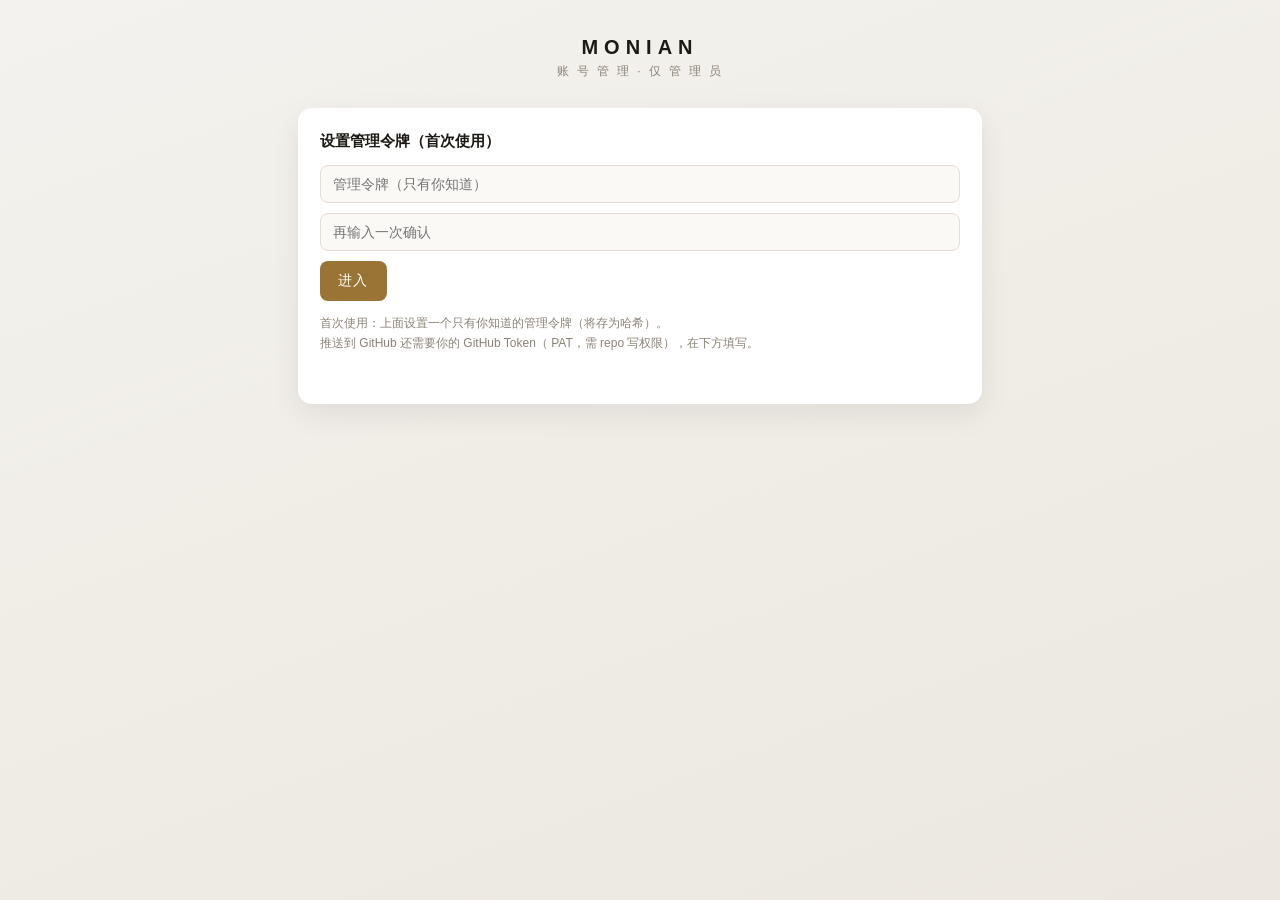
==== admin.html @ 0382fa6b "feat: 管理端有效期改为永久/30/60/90/自定义天数，列表新增到期日列，适配移动端" ====
<!DOCTYPE html>
<html lang="zh-CN">
<head>
<meta charset="UTF-8">
<meta name="viewport" content="width=device-width, initial-scale=1, viewport-fit=cover">
<meta name="robots" content="noindex,nofollow">
<title>Monian · 账号管理</title>
<style>
  :root{--bg:#f4f2ee;--card:#fff;--ink:#1d1a15;--sub:#8b8275;--line:#e4ddd0;--accent:#9a7434;}
  *{box-sizing:border-box;font-family:"PingFang SC","Microsoft YaHei",sans-serif;}
  body{margin:0;background:linear-gradient(160deg,var(--bg),#ece8df);min-height:100vh;color:var(--ink);}
  .wrap{max-width:720px;margin:0 auto;padding:36px 18px 60px;}
  h1{font-size:20px;letter-spacing:.3em;margin:0 0 4px;text-align:center;}
  .sub{text-align:center;font-size:12px;color:var(--sub);letter-spacing:.2em;margin-bottom:28px;}
  .card{background:var(--card);border-radius:14px;padding:24px 22px;box-shadow:0 10px 30px rgba(29,26,21,.08);margin-bottom:18px;}
  .card h2{font-size:15px;margin:0 0 14px;font-weight:600;}
  input,button{font-size:14px;}
  input{border:1px solid var(--line);border-radius:8px;padding:10px 12px;background:#faf9f6;color:var(--ink);}
  input:focus{outline:none;border-color:var(--accent);}
  .frow{display:flex;gap:10px;flex-wrap:wrap;margin-bottom:10px;}
  .frow input{flex:1;min-width:120px;}
  button.b{border:none;border-radius:8px;padding:11px 18px;background:var(--accent);color:#fff;cursor:pointer;letter-spacing:.1em;}
  button.b:disabled{opacity:.5;cursor:default;}
  button.ghost{border:1px solid var(--line);background:#fff;color:var(--sub);border-radius:8px;padding:9px 14px;cursor:pointer;}
  .msg{min-height:18px;font-size:12px;margin-top:8px;color:#b4433a;white-space:pre-wrap;}
  .msg.ok{color:#4a7c46;}
  table{width:100%;border-collapse:collapse;font-size:13px;}
  th,td{text-align:left;padding:9px 8px;border-bottom:1px solid var(--line);}
  th{color:var(--sub);font-weight:500;font-size:12px;}
  td .mini{border:none;background:none;color:var(--accent);cursor:pointer;font-size:12px;text-decoration:underline;padding:0;margin-right:10px;}
  td .mini.del{color:#b4433a;}
  .exp-old{color:#b4433a;}
  .hint{font-size:12px;color:var(--sub);line-height:1.7;}
  .hide{display:none;}
  label.ck{display:flex;align-items:center;gap:6px;font-size:12px;color:var(--sub);}
  label.ck input{width:auto;}
  select{border:1px solid var(--line);border-radius:8px;padding:10px 12px;background:#faf9f6;color:var(--ink);font-size:14px;}
  select:focus{outline:none;border-color:var(--accent);}
  .exp-preview{font-size:12px;color:var(--accent);margin-top:2px;}
  /* 改期小面板 */
  #expDlg{position:fixed;inset:0;z-index:50;background:rgba(29,26,21,.35);display:flex;align-items:center;justify-content:center;padding:16px;}
  #expDlg.hide{display:none;}
  #expDlg .box{background:#fff;border-radius:14px;padding:22px;width:min(340px,92vw);box-shadow:0 16px 44px rgba(29,26,21,.2);}
  #expDlg h3{margin:0 0 14px;font-size:15px;}
  #expDlg .frow{margin-bottom:12px;}
  /* 移动端：表格变卡片 */
  @media (max-width:640px){
    .wrap{padding:24px 12px 48px;}
    .card{padding:18px 14px;}
    table,thead,tbody,tr,td,th{display:block;width:100%;}
    thead{display:none;}
    tr{border:1px solid var(--line);border-radius:10px;padding:10px 12px;margin-bottom:10px;background:#fcfbf8;}
    td{border:none;padding:4px 0;display:flex;justify-content:space-between;align-items:center;gap:10px;}
    td::before{content:attr(data-l);color:var(--sub);font-size:12px;flex-shrink:0;}
    td.td-actions{flex-wrap:wrap;justify-content:flex-start;}
    td.td-actions::before{content:'操作';margin-right:4px;}
    td.td-actions .mini{margin:2px 8px 2px 0;}
    .frow input,.frow select{flex:1 1 100%;}
  }
</style>
</head>
<body>
<div class="wrap">
  <h1>MONIAN</h1>
  <div class="sub">账 号 管 理 · 仅 管 理 员</div>

  <!-- ① 管理令牌 -->
  <div class="card" id="tokenCard">
    <h2 id="tokenTitle">输入管理令牌</h2>
    <div class="frow"><input id="tk" type="password" placeholder="管理令牌（只有你知道）"></div>
    <div class="frow hide" id="tkConfirmRow"><input id="tk2" type="password" placeholder="再输入一次确认"></div>
    <button class="b" id="tkBtn">进入</button>
    <div class="hint hide" id="firstHint" style="margin-top:12px">
      首次使用：上面设置一个只有你知道的管理令牌（将存为哈希）。<br>
      推送到 GitHub 还需要你的 GitHub Token（ PAT，需 repo 写权限），在下方填写。
    </div>
    <div class="msg" id="tkMsg"></div>
  </div>

  <!-- ② GitHub Token -->
  <div class="card hide" id="patCard">
    <h2>GitHub 推送凭证</h2>
    <div class="frow"><input id="pat" type="password" placeholder="GitHub Personal Access Token（repo 权限）"></div>
    <div class="frow" style="align-items:center">
      <label class="ck"><input type="checkbox" id="patRemember" checked> 在本机记住（仅存此浏览器）</label>
      <button class="b" id="patBtn" style="margin-left:auto">确认</button>
    </div>
    <div class="hint">Token 只保存在你自己的浏览器里，不会写进仓库。创建入口：GitHub → Settings → Developer settings → Personal access tokens。</div>
    <div class="msg" id="patMsg"></div>
  </div>

  <!-- ③ 账号管理 -->
  <div class="hide" id="mgr">
    <div class="card">
      <h2>账号列表</h2>
      <table>
        <thead><tr><th>账号</th><th>备注</th><th>有效期</th><th>到期日</th><th>操作</th></tr></thead>
        <tbody id="tbody"></tbody>
      </table>
      <p class="hint" id="count" style="margin:10px 0 0"></p>
    </div>
    <div class="card">
      <h2>添加账号</h2>
      <div class="frow"><input id="nu" placeholder="账号（登录用）"></div>
      <div class="frow"><input id="np" type="password" placeholder="密码"></div>
      <div class="frow"><input id="nn" placeholder="备注（如：张师傅）"></div>
      <div class="frow">
        <select id="neSel" style="flex:1;min-width:140px">
          <option value="0">永久有效</option>
          <option value="30">30 天</option>
          <option value="60">60 天</option>
          <option value="90">90 天</option>
          <option value="custom">自定义天数…</option>
        </select>
        <input id="neDays" type="number" min="1" placeholder="天数" class="hide" style="flex:1;min-width:100px">
      </div>
      <div class="exp-preview" id="nePrev"></div>
      <div style="margin-top:12px">
        <button class="b" id="addBtn">添加</button>
        <span style="margin-left:10px;font-size:12px;color:var(--sub)">密码只存哈希，添加后不可查看原文</span>
      </div>
      <div class="msg" id="addMsg"></div>
    </div>
    <div class="card">
      <button class="b" id="pushBtn">推送到 GitHub</button>
      <button class="ghost" id="reloadBtn" style="margin-left:10px">重新读取</button>
      <button class="ghost" id="exitBtn" style="margin-left:10px">退出</button>
      <div class="msg" id="pushMsg"></div>
    </div>
    <p class="hint" style="text-align:center">改动需点击「推送到 GitHub」才会生效；推送成功后约 1 分钟线上更新。</p>
  </div>
</div>

<!-- 改期小面板 -->
<div id="expDlg" class="hide">
  <div class="box">
    <h3>修改有效期 · <span id="dlgName"></span></h3>
    <div class="frow">
      <select id="dlgSel" style="flex:1">
        <option value="0">永久有效</option>
        <option value="30">30 天</option>
        <option value="60">60 天</option>
        <option value="90">90 天</option>
        <option value="custom">自定义天数…</option>
      </select>
    </div>
    <div class="frow"><input id="dlgDays" type="number" min="1" placeholder="天数" class="hide"></div>
    <div class="exp-preview" id="dlgPrev"></div>
    <div class="frow" style="margin-top:16px;justify-content:flex-end">
      <button class="ghost" id="dlgCancel">取消</button>
      <button class="b" id="dlgOk" style="margin-left:10px">确定</button>
    </div>
  </div>
</div>

<script>
(function () {
  'use strict';
  const REPO = 'Mlinkr/Monian-Preview';
  const BRANCH = 'master';
  const PATH = 'assets/data/accounts.json';
  const API = 'https://api.github.com';
  const $ = (s) => document.querySelector(s);

  const state = { data: null, adminHash: null, pat: '' };

  async function sha(text) {
    const buf = await crypto.subtle.digest('SHA-256', new TextEncoder().encode(text));
    return Array.from(new Uint8Array(buf)).map((b) => b.toString(16).padStart(2, '0')).join('');
  }
  async function loadAccounts() {
    const r = await fetch(PATH + '?t=' + Date.now(), { cache: 'no-store' });
    if (!r.ok) throw new Error('账号表读取失败 ' + r.status);
    return r.json();
  }
  async function ghGetSha() {
    const r = await fetch(`${API}/repos/${REPO}/contents/${PATH}?ref=${BRANCH}`, {
      headers: { Authorization: 'Bearer ' + state.pat, Accept: 'application/vnd.github+json' },
    });
    if (!r.ok) throw new Error('读取 GitHub 文件失败 ' + r.status + '（检查 Token 权限）');
    const j = await r.json();
    return j.sha;
  }
  async function ghCommit(text, message) {
    const sha = await ghGetSha();
    const r = await fetch(`${API}/repos/${REPO}/contents/${PATH}`, {
      method: 'PUT',
      headers: { Authorization: 'Bearer ' + state.pat, Accept: 'application/vnd.github+json' },
      body: JSON.stringify({
        message, sha, branch: BRANCH,
        content: btoa(unescape(encodeURIComponent(text))),
      }),
    });
    if (!r.ok) {
      const t = await r.text();
      throw new Error('推送失败 ' + r.status + ' ' + t.slice(0, 160));
    }
  }
  function buildJson() {
    return JSON.stringify({ admin: state.data.admin, users: state.data.users }, null, 2) + '\n';
  }
  function todayStr() {
    const d = new Date();
    return `${d.getFullYear()}-${String(d.getMonth() + 1).padStart(2, '0')}-${String(d.getDate()).padStart(2, '0')}`;
  }
  /* 今天 + days 天 → YYYY-MM-DD（days=0 表示永久，返回空串） */
  function expireFromDays(days) {
    if (!days || days <= 0) return '';
    const d = new Date();
    d.setDate(d.getDate() + days);
    return `${d.getFullYear()}-${String(d.getMonth() + 1).padStart(2, '0')}-${String(d.getDate()).padStart(2, '0')}`;
  }
  /* 由到期日反推显示用的「有效期」描述 */
  function expLabel(u) {
    if (!u.expire) return '永久';
    const days = Math.round((new Date(u.expire + 'T23:59:59') - new Date(todayStr() + 'T00:00:00')) / 864e5);
    if (days > 0) return days + ' 天';
    return '已到期';
  }

  /* ---------- 改期小面板 ---------- */
  let expTarget = -1;
  function openExpDlg(i) {
    expTarget = i;
    const u = state.data.users[i];
    $('#dlgName').textContent = u.u;
    // 根据剩余天数预选
    const days = Math.round((new Date(u.expire + 'T23:59:59') - new Date(todayStr() + 'T00:00:00')) / 864e5);
    const sel = $('#dlgSel');
    if (!u.expire) sel.value = '0';
    else if (days === 30 || days === 60 || days === 90) sel.value = String(days);
    else sel.value = 'custom';
    $('#dlgDays').value = (sel.value === 'custom' && days > 0) ? days : '';
    syncDlgPrev();
    show('#expDlg', true);
  }
  function dlgExpire() {
    const v = $('#dlgSel').value;
    if (v === 'custom') {
      const n = Math.floor(+$('#dlgDays').value || 0);
      return n > 0 ? expireFromDays(n) : '';
    }
    return expireFromDays(+v);
  }
  function syncDlgPrev() {
    const e = dlgExpire();
    $('#dlgPrev').textContent = e ? '到期日：' + e : '永久有效';
  }

  /* ---------- 渲染 ---------- */
  function render() {
    const tb = $('#tbody'); tb.innerHTML = '';
    const today = todayStr();
    (state.data.users || []).forEach((u, i) => {
      const tr = document.createElement('tr');
      const old = u.expire && u.expire < today;
      tr.innerHTML = `
        <td data-l="账号">${u.u}</td>
        <td data-l="备注">${u.note || '—'}</td>
        <td data-l="有效期" class="${old ? 'exp-old' : ''}">${expLabel(u)}${old ? '' : ''}</td>
        <td data-l="到期日" class="${old ? 'exp-old' : ''}">${u.expire || '永久'}${old ? '（已过期）' : ''}</td>
        <td class="td-actions">
          <button class="mini" data-act="pwd" data-i="${i}">改密</button>
          <button class="mini" data-act="exp" data-i="${i}">改期</button>
          <button class="mini" data-act="note" data-i="${i}">改备注</button>
          <button class="mini del" data-act="del" data-i="${i}">删除</button>
        </td>`;
      tb.appendChild(tr);
    });
    $('#count').textContent = `共 ${(state.data.users || []).length} 个账号（改动后需点「推送到 GitHub」）`;
  }
  function show(id, on) { $(id).classList.toggle('hide', !on); }

  /* ---------- ① 令牌 ---------- */
  async function tokenStep() {
    const tk = $('#tk').value.trim();
    if (!tk) { $('#tkMsg').textContent = '请输入令牌'; return; }
    const first = !state.data.admin;
    if (first) {
      if ($('#tk2').value.trim() !== tk) { $('#tkMsg').textContent = '两次输入不一致'; return; }
      state.data.admin = { p: await sha('__admin__:' + tk) };
      show('#patCard', true);
      $('#tkMsg').className = 'msg ok';
      $('#tkMsg').textContent = '令牌已就绪，还需填写 GitHub Token 完成首次保存';
      $('#pat').focus();
      return;
    }
    const h = await sha('__admin__:' + tk);
    if (h !== state.data.admin.p) { $('#tkMsg').textContent = '令牌不正确'; return; }
    $('#tkMsg').className = 'msg ok';
    $('#tkMsg').textContent = '令牌正确';
    // 已记住 PAT 则直接进
    const saved = localStorage.getItem('mnPat');
    if (saved) { state.pat = saved; enterMgr(); }
    else show('#patCard', true);
  }

  /* ---------- ② PAT ---------- */
  function patStep() {
    const p = $('#pat').value.trim();
    if (!p) { $('#patMsg').textContent = '请填写 GitHub Token'; return; }
    state.pat = p;
    if ($('#patRemember').checked) localStorage.setItem('mnPat', p);
    else localStorage.removeItem('mnPat');
    $('#patMsg').className = 'msg ok';
    $('#patMsg').textContent = '已确认';
    enterMgr();
  }

  function enterMgr() {
    show('#tokenCard', false);
    show('#patCard', false);
    show('#mgr', true);
    render();
  }

  /* ---------- ③ 管理 ---------- */
  async function push() {
    const btn = $('#pushBtn');
    btn.disabled = true;
    $('#pushMsg').className = 'msg';
    $('#pushMsg').textContent = '正在推送…';
    try {
      await ghCommit(buildJson(), 'chore: 更新账号表 (' + new Date().toLocaleString('zh-CN') + ')');
      $('#pushMsg').className = 'msg ok';
      $('#pushMsg').textContent = '推送成功，约 1 分钟后线上生效';
    } catch (e) {
      $('#pushMsg').textContent = e.message;
    }
    btn.disabled = false;
  }

  function bind() {
    $('#tkBtn').addEventListener('click', tokenStep);
    $('#tk').addEventListener('keydown', (e) => { if (e.key === 'Enter') tokenStep(); });
    $('#patBtn').addEventListener('click', patStep);
    $('#pat').addEventListener('keydown', (e) => { if (e.key === 'Enter') patStep(); });
    $('#pushBtn').addEventListener('click', push);
    $('#reloadBtn').addEventListener('click', async () => {
      state.data = await loadAccounts(); render();
      $('#pushMsg').className = 'msg ok'; $('#pushMsg').textContent = '已重新读取';
    });
    $('#exitBtn').addEventListener('click', () => location.reload());

    $('#addBtn').addEventListener('click', async () => {
      const u = $('#nu').value.trim(), p = $('#np').value;
      const note = $('#nn').value.trim();
      const expire = ($('#neSel').value === 'custom')
        ? expireFromDays(Math.floor(+$('#neDays').value || 0))
        : expireFromDays(+$('#neSel').value);
      const msg = $('#addMsg');
      if (!u || !p) { msg.textContent = '账号和密码都要填'; return; }
      if ($('#neSel').value === 'custom' && !(+$('#neDays').value > 0)) { msg.textContent = '自定义天数需填大于 0 的数字'; return; }
      if ((state.data.users || []).some((x) => x.u === u)) { msg.textContent = '该账号已存在'; return; }
      state.data.users = state.data.users || [];
      state.data.users.push({ u, p: await sha(`${u}:${p}`), note, expire });
      render();
      msg.className = 'msg ok';
      msg.textContent = '已加入列表，记得点「推送到 GitHub」';
      ['nu', 'np', 'nn'].forEach((id) => { $('#' + id).value = ''; });
      $('#neSel').value = '0'; $('#neDays').value = ''; syncAddPrev();
    });

    // 添加表单：有效期选择联动
    const syncAddPrev = () => {
      const custom = $('#neSel').value === 'custom';
      $('#neDays').classList.toggle('hide', !custom);
      if (custom) { $('#neDays').focus(); }
      const e = ($('#neSel').value === 'custom')
        ? expireFromDays(Math.floor(+$('#neDays').value || 0))
        : expireFromDays(+$('#neSel').value);
      $('#nePrev').textContent = e ? '到期日：' + e : '不设到期日';
    };
    $('#neSel').addEventListener('change', syncAddPrev);
    $('#neDays').addEventListener('input', syncAddPrev);
    syncAddPrev();

    // 改期面板
    $('#dlgSel').addEventListener('change', () => {
      $('#dlgDays').classList.toggle('hide', $('#dlgSel').value !== 'custom');
      syncDlgPrev();
    });
    $('#dlgDays').addEventListener('input', syncDlgPrev);
    $('#dlgCancel').addEventListener('click', () => show('#expDlg', false));
    $('#dlgOk').addEventListener('click', () => {
      if (expTarget >= 0 && state.data.users[expTarget]) {
        state.data.users[expTarget].expire = dlgExpire();
        render();
      }
      show('#expDlg', false);
    });

    $('#tbody').addEventListener('click', async (e) => {
      const b = e.target.closest('.mini');
      if (!b) return;
      const i = +b.dataset.i;
      const u = state.data.users[i];
      const act = b.dataset.act;
      if (act === 'del') {
        if (confirm('删除账号 ' + u.u + '？')) { state.data.users.splice(i, 1); render(); }
      } else if (act === 'pwd') {
        const np = prompt('为 ' + u.u + ' 设置新密码：');
        if (np) { u.p = await sha(`${u.u}:${np}`); render(); }
      } else if (act === 'exp') {
        openExpDlg(i);
      } else if (act === 'note') {
        const nn = prompt('备注：', u.note || '');
        if (nn != null) { u.note = nn; render(); }
      }
    });
  }

  (async function boot() {
    bind();
    try {
      state.data = await loadAccounts();
    } catch (e) {
      $('#tkMsg').textContent = '账号表读取失败：' + e.message;
      return;
    }
    const first = !state.data.admin;
    $('#tokenTitle').textContent = first ? '设置管理令牌（首次使用）' : '输入管理令牌';
    show('#firstHint', first);
    show('#tkConfirmRow', first);
  })();
})();
</script>
</body>
</html>
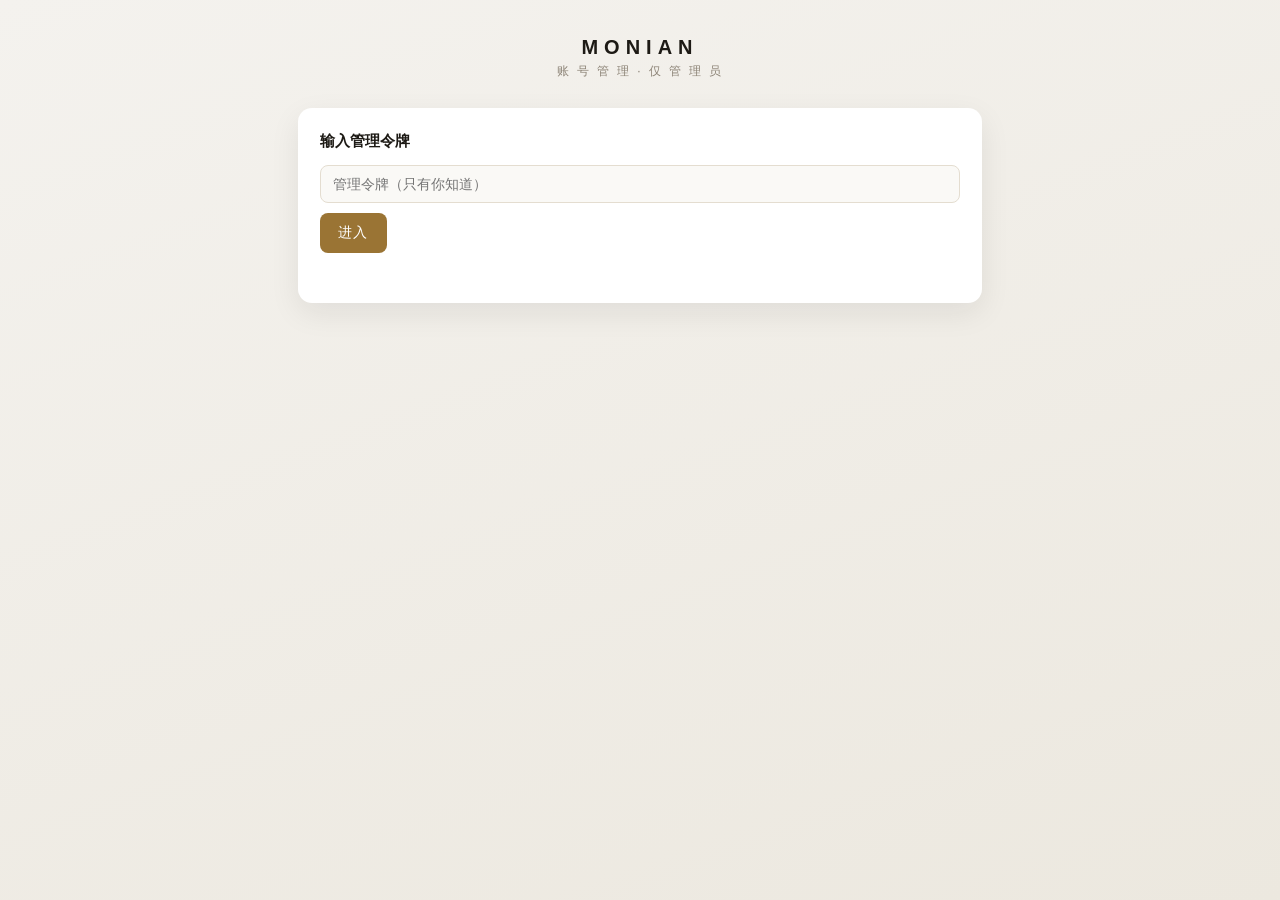
==== commit 79d597d3: "fix: Token 拼接混淆绕过 GitHub 密钥扫描" ====
--- a/admin.html
+++ b/admin.html
@@ -40,23 +40,50 @@
   /* 改期小面板 */
   #expDlg{position:fixed;inset:0;z-index:50;background:rgba(29,26,21,.35);display:flex;align-items:center;justify-content:center;padding:16px;}
   #expDlg.hide{display:none;}
+  #devDlg{position:fixed;inset:0;z-index:50;background:rgba(29,26,21,.35);display:flex;align-items:center;justify-content:center;padding:16px;}
+  #devDlg.hide{display:none;}
+  .devrow{border:1px solid var(--line);border-radius:10px;padding:10px 12px;margin-bottom:8px;background:#fcfbf8;}
+  .devrow .dv1{font-weight:600;font-size:13px;display:flex;justify-content:space-between;}
+  .devrow .dv1 .cnt{color:var(--sub);font-weight:400;}
+  .devrow .cnt.hot{color:#b4433a;}
+  .devrow .dv2{font-size:12px;color:var(--sub);margin-top:3px;}
+  .devwarn{color:#b4433a;font-size:12px;margin:4px 0 8px;}
   #expDlg .box{background:#fff;border-radius:14px;padding:22px;width:min(340px,92vw);box-shadow:0 16px 44px rgba(29,26,21,.2);}
   #expDlg h3{margin:0 0 14px;font-size:15px;}
   #expDlg .frow{margin-bottom:12px;}
-  /* 移动端：表格变卡片 */
+  /* 移动端：表格变折叠卡片 */
   @media (max-width:640px){
     .wrap{padding:24px 12px 48px;}
     .card{padding:18px 14px;}
-    table,thead,tbody,tr,td,th{display:block;width:100%;}
-    thead{display:none;}
-    tr{border:1px solid var(--line);border-radius:10px;padding:10px 12px;margin-bottom:10px;background:#fcfbf8;}
-    td{border:none;padding:4px 0;display:flex;justify-content:space-between;align-items:center;gap:10px;}
-    td::before{content:attr(data-l);color:var(--sub);font-size:12px;flex-shrink:0;}
-    td.td-actions{flex-wrap:wrap;justify-content:flex-start;}
-    td.td-actions::before{content:'操作';margin-right:4px;}
-    td.td-actions .mini{margin:2px 8px 2px 0;}
+    #listTable thead{display:none;}
+    #listTable,#listTable tbody{display:block;width:100%;}
+    #listTable{display:none;}               /* 移动端用卡片，不用表格 */
+    #mList{display:block;}
+    .mcard{border:1px solid var(--line);border-radius:10px;margin-bottom:10px;background:#fcfbf8;overflow:hidden;}
+    .mhead{display:flex;justify-content:space-between;align-items:center;padding:12px 14px;cursor:pointer;gap:10px;}
+    .mhead .mu{font-weight:600;font-size:14px;}
+    .mhead .ms{font-size:12px;color:var(--sub);}
+    .mhead .ms.bad{color:#b4433a;}
+    .mhead .arrow{color:var(--sub);font-size:12px;transition:transform .15s;}
+    .mcard.open .arrow{transform:rotate(180deg);}
+    .mbody{display:none;border-top:1px dashed var(--line);padding:10px 14px 12px;}
+    .mcard.open .mbody{display:block;}
+    .mbody .mr{display:flex;justify-content:space-between;font-size:13px;padding:4px 0;gap:10px;}
+    .mbody .mr .k{color:var(--sub);font-size:12px;flex-shrink:0;}
+    .mbody .mr .bad{color:#b4433a;}
+    .mbody .macts{display:flex;flex-wrap:wrap;gap:8px;padding-top:8px;}
+    .mbody .mini{font-size:12px;border:1px solid var(--line);background:#fff;border-radius:7px;padding:6px 10px;text-decoration:none;color:var(--accent);}
+    .mbody .mini.del{color:#b4433a;}
     .frow input,.frow select{flex:1 1 100%;}
   }
+  @media (min-width:641px){
+    #mList{display:none;}                   /* PC 用表格 */
+  }
+  .pager{display:flex;align-items:center;gap:10px;margin-top:12px;font-size:12px;color:var(--sub);}
+  .pager button{border:1px solid var(--line);background:#fff;border-radius:7px;padding:6px 12px;cursor:pointer;color:var(--ink);font-size:12px;}
+  .pager button:disabled{opacity:.4;cursor:default;}
+  .search-row{display:flex;gap:10px;margin-bottom:12px;}
+  .search-row input{flex:1;}
 </style>
 </head>
 <body>
@@ -93,10 +120,19 @@
   <div class="hide" id="mgr">
     <div class="card">
       <h2>账号列表</h2>
-      <table>
+      <div class="search-row">
+        <input id="q" placeholder="搜索账号或备注…">
+      </div>
+      <table id="listTable">
         <thead><tr><th>账号</th><th>备注</th><th>有效期</th><th>到期日</th><th>操作</th></tr></thead>
         <tbody id="tbody"></tbody>
       </table>
+      <div id="mList"></div>
+      <div class="pager">
+        <button id="pgPrev">上一页</button>
+        <span id="pgInfo"></span>
+        <button id="pgNext">下一页</button>
+      </div>
       <p class="hint" id="count" style="margin:10px 0 0"></p>
     </div>
     <div class="card">
@@ -131,6 +167,17 @@
   </div>
 </div>
 
+<!-- 设备面板 -->
+<div id="devDlg" class="hide">
+  <div class="box" style="width:min(420px,94vw)">
+    <h3>登录设备 · <span id="devName"></span></h3>
+    <div id="devList" class="hint" style="max-height:50vh;overflow:auto"></div>
+    <div class="frow" style="margin-top:16px;justify-content:flex-end">
+      <button class="b" id="devClose">关闭</button>
+    </div>
+  </div>
+</div>
+
 <!-- 改期小面板 -->
 <div id="expDlg" class="hide">
   <div class="box">
@@ -162,7 +209,8 @@
   const API = 'https://api.github.com';
   const $ = (s) => document.querySelector(s);
 
-  const state = { data: null, adminHash: null, pat: '' };
+  const state = { data: null, adminHash: null, pat: '', q: '', page: 1, expanded: new Set() };
+  const PAGE_SIZE = 10;
 
   async function sha(text) {
     const buf = await crypto.subtle.digest('SHA-256', new TextEncoder().encode(text));
@@ -248,25 +296,67 @@
   }
 
   /* ---------- 渲染 ---------- */
+  function filteredUsers() {
+    const q = state.q.trim().toLowerCase();
+    const list = state.data.users || [];
+    if (!q) return list;
+    return list.filter((u) =>
+      String(u.u || '').toLowerCase().includes(q) || String(u.note || '').toLowerCase().includes(q));
+  }
+  function actButtons(i) {
+    return `<button class="mini" data-act="pwd" data-i="${i}">改密</button>
+      <button class="mini" data-act="exp" data-i="${i}">改期</button>
+      <button class="mini" data-act="dev" data-i="${i}">设备</button>
+      <button class="mini" data-act="note" data-i="${i}">改备注</button>
+      <button class="mini del" data-act="del" data-i="${i}">删除</button>`;
+  }
   function render() {
+    const all = filteredUsers();
+    const totalPages = Math.max(1, Math.ceil(all.length / PAGE_SIZE));
+    state.page = Math.min(Math.max(1, state.page), totalPages);
+    const page = all.slice((state.page - 1) * PAGE_SIZE, state.page * PAGE_SIZE);
+    const today = todayStr();
+    // data-i 用全量索引，保证增删后操作仍指向正确的账号
+    const gIdx = (u) => (state.data.users || []).indexOf(u);
+
     const tb = $('#tbody'); tb.innerHTML = '';
-    const today = todayStr();
-    (state.data.users || []).forEach((u, i) => {
+    page.forEach((u) => {
+      const i = gIdx(u);
+      const old = u.expire && u.expire < today;
       const tr = document.createElement('tr');
+      tr.innerHTML = `
+        <td>${u.u}</td>
+        <td>${u.note || '—'}</td>
+        <td class="${old ? 'exp-old' : ''}">${expLabel(u)}</td>
+        <td class="${old ? 'exp-old' : ''}">${u.expire || '永久'}${old ? '（已过期）' : ''}</td>
+        <td class="td-actions">${actButtons(i)}</td>`;
+      tb.appendChild(tr);
+    });
+
+    const ml = $('#mList'); ml.innerHTML = '';
+    page.forEach((u) => {
+      const i = gIdx(u);
       const old = u.expire && u.expire < today;
-      tr.innerHTML = `
-        <td data-l="账号">${u.u}</td>
-        <td data-l="备注">${u.note || '—'}</td>
-        <td data-l="有效期" class="${old ? 'exp-old' : ''}">${expLabel(u)}${old ? '' : ''}</td>
-        <td data-l="到期日" class="${old ? 'exp-old' : ''}">${u.expire || '永久'}${old ? '（已过期）' : ''}</td>
-        <td class="td-actions">
-          <button class="mini" data-act="pwd" data-i="${i}">改密</button>
-          <button class="mini" data-act="exp" data-i="${i}">改期</button>
-          <button class="mini" data-act="note" data-i="${i}">改备注</button>
-          <button class="mini del" data-act="del" data-i="${i}">删除</button>
-        </td>`;
-      tb.appendChild(tr);
-    });
+      const card = document.createElement('div');
+      card.className = 'mcard' + (state.expanded.has(u.u) ? ' open' : '');
+      card.innerHTML = `
+        <div class="mhead" data-u="${u.u}">
+          <span class="mu">${u.u}</span>
+          <span class="ms ${old ? 'bad' : ''}">${expLabel(u)}</span>
+          <span class="arrow">▾</span>
+        </div>
+        <div class="mbody">
+          <div class="mr"><span class="k">备注</span><span>${u.note || '—'}</span></div>
+          <div class="mr"><span class="k">有效期</span><span class="${old ? 'bad' : ''}">${expLabel(u)}</span></div>
+          <div class="mr"><span class="k">到期日</span><span class="${old ? 'bad' : ''}">${u.expire || '永久'}${old ? '（已过期）' : ''}</span></div>
+          <div class="macts">${actButtons(i)}</div>
+        </div>`;
+      ml.appendChild(card);
+    });
+
+    $('#pgInfo').textContent = all.length ? `第 ${state.page} / ${totalPages} 页 · 共 ${all.length} 条` : '无匹配账号';
+    $('#pgPrev').disabled = state.page <= 1;
+    $('#pgNext').disabled = state.page >= totalPages;
     $('#count').textContent = `共 ${(state.data.users || []).length} 个账号（改动后需点「推送到 GitHub」）`;
   }
   function show(id, on) { $(id).classList.toggle('hide', !on); }
@@ -336,6 +426,16 @@
     $('#patBtn').addEventListener('click', patStep);
     $('#pat').addEventListener('keydown', (e) => { if (e.key === 'Enter') patStep(); });
     $('#pushBtn').addEventListener('click', push);
+    $('#q').addEventListener('input', () => { state.q = $('#q').value; state.page = 1; render(); });
+    $('#pgPrev').addEventListener('click', () => { state.page--; render(); });
+    $('#pgNext').addEventListener('click', () => { state.page++; render(); });
+    $('#mList').addEventListener('click', (e) => {
+      const head = e.target.closest('.mhead');
+      if (!head) return;
+      const u = head.dataset.u;
+      if (state.expanded.has(u)) state.expanded.delete(u); else state.expanded.add(u);
+      head.parentElement.classList.toggle('open');
+    });
     $('#reloadBtn').addEventListener('click', async () => {
       state.data = await loadAccounts(); render();
       $('#pushMsg').className = 'msg ok'; $('#pushMsg').textContent = '已重新读取';
@@ -382,6 +482,37 @@
     });
     $('#dlgDays').addEventListener('input', syncDlgPrev);
     $('#dlgCancel').addEventListener('click', () => show('#expDlg', false));
+    $('#devClose').addEventListener('click', () => show('#devDlg', false));
+
+    /* ---------- 设备面板 ---------- */
+    const DEV_WARN = 3;   // 设备数超过这个值标红（可自行调整）
+    async function openDevDlg(account) {
+      $('#devName').textContent = account;
+      $('#devList').innerHTML = '正在读取…';
+      show('#devDlg', true);
+      try {
+        // 公开仓库 raw 直读，绕过 CDN 缓存拿最新
+        const r = await fetch('https://raw.githubusercontent.com/Mlinkr/Log/main/Monian-devices.json?t=' + Date.now(), { cache: 'no-store' });
+        if (r.status === 404) { $('#devList').innerHTML = '暂无登录记录（还没有用户登录过）'; return; }
+        if (!r.ok) throw new Error('读取失败 ' + r.status);
+        const data = await r.json();
+        const acc = (data.users || {})[account] || {};
+        const dids = Object.keys(acc);
+        if (!dids.length) { $('#devList').innerHTML = '暂无登录记录'; return; }
+        const list = dids.map((did) => ({ did, ...acc[did] }))
+          .sort((a, b) => String(b.last).localeCompare(String(a.last)));
+        const warn = dids.length > DEV_WARN
+          ? `<div class="devwarn">⚠ 该账号已有 ${dids.length} 台设备登录，有分享嫌疑，建议改密或删除账号</div>` : '';
+        $('#devList').innerHTML = warn + list.map((d) => `
+          <div class="devrow">
+            <div class="dv1"><span>${d.dev || '未知设备'}</span>
+              <span class="cnt ${dids.length > DEV_WARN ? 'hot' : ''}">${d.count} 次</span></div>
+            <div class="dv2">屏幕 ${d.screen || '—'} · 首次 ${d.first || '—'} · 最近 ${d.last || '—'}</div>
+          </div>`).join('');
+      } catch (e) {
+        $('#devList').innerHTML = '读取失败：' + e.message + '（GitHub 访问波动，稍后再试）';
+      }
+    }
     $('#dlgOk').addEventListener('click', () => {
       if (expTarget >= 0 && state.data.users[expTarget]) {
         state.data.users[expTarget].expire = dlgExpire();
@@ -403,6 +534,8 @@
         if (np) { u.p = await sha(`${u.u}:${np}`); render(); }
       } else if (act === 'exp') {
         openExpDlg(i);
+      } else if (act === 'dev') {
+        openDevDlg(u.u);
       } else if (act === 'note') {
         const nn = prompt('备注：', u.note || '');
         if (nn != null) { u.note = nn; render(); }
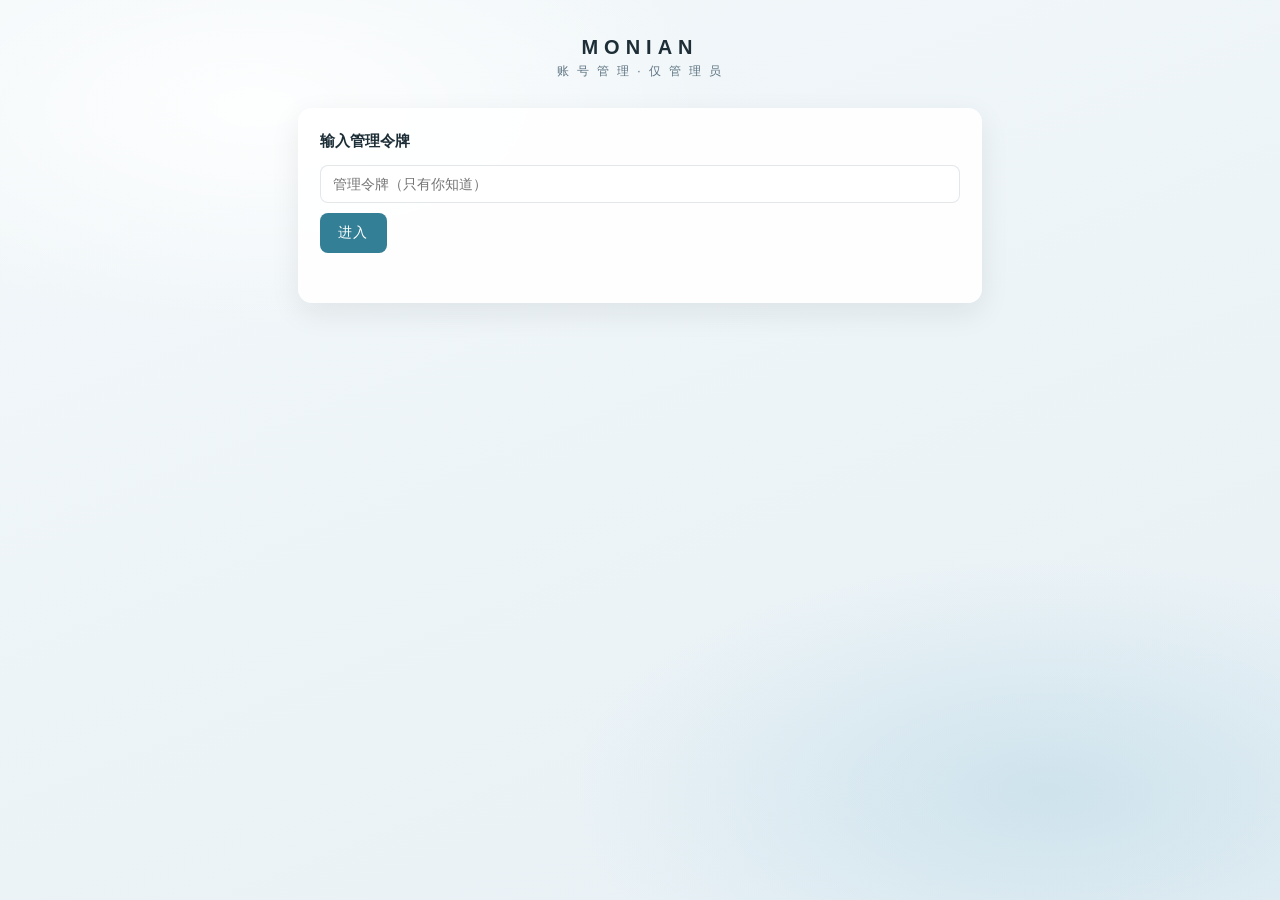
==== commit 1c32f072: "feat: 预览框复制按钮改为清空素材，移除下方冗余清空按钮，上传框改紧凑横排" ====
--- a/admin.html
+++ b/admin.html
@@ -6,49 +6,58 @@
 <meta name="robots" content="noindex,nofollow">
 <title>Monian · 账号管理</title>
 <style>
-  :root{--bg:#f4f2ee;--card:#fff;--ink:#1d1a15;--sub:#8b8275;--line:#e4ddd0;--accent:#9a7434;}
+  :root{--bg:#eef3f5;--card:rgba(255,255,255,.92);--ink:#1d2e37;--sub:#5c7280;--line:rgba(60,88,104,.14);--accent:#337f96;}
   *{box-sizing:border-box;font-family:"PingFang SC","Microsoft YaHei",sans-serif;}
-  body{margin:0;background:linear-gradient(160deg,var(--bg),#ece8df);min-height:100vh;color:var(--ink);}
+  body{margin:0;min-height:100vh;color:var(--ink);
+    background:radial-gradient(60% 40% at 20% 12%,rgba(255,255,255,.9),transparent 62%),
+      radial-gradient(55% 38% at 82% 88%,rgba(180,213,228,.5),transparent 68%),
+      linear-gradient(158deg,#f3f8fa,#e7f0f5);}
   .wrap{max-width:720px;margin:0 auto;padding:36px 18px 60px;}
   h1{font-size:20px;letter-spacing:.3em;margin:0 0 4px;text-align:center;}
   .sub{text-align:center;font-size:12px;color:var(--sub);letter-spacing:.2em;margin-bottom:28px;}
   .card{background:var(--card);border-radius:14px;padding:24px 22px;box-shadow:0 10px 30px rgba(29,26,21,.08);margin-bottom:18px;}
   .card h2{font-size:15px;margin:0 0 14px;font-weight:600;}
   input,button{font-size:14px;}
-  input{border:1px solid var(--line);border-radius:8px;padding:10px 12px;background:#faf9f6;color:var(--ink);}
+  input{border:1px solid var(--line);border-radius:8px;padding:10px 12px;background:rgba(255,255,255,.92);color:var(--ink);}
   input:focus{outline:none;border-color:var(--accent);}
   .frow{display:flex;gap:10px;flex-wrap:wrap;margin-bottom:10px;}
   .frow input{flex:1;min-width:120px;}
   button.b{border:none;border-radius:8px;padding:11px 18px;background:var(--accent);color:#fff;cursor:pointer;letter-spacing:.1em;}
   button.b:disabled{opacity:.5;cursor:default;}
   button.ghost{border:1px solid var(--line);background:#fff;color:var(--sub);border-radius:8px;padding:9px 14px;cursor:pointer;}
-  .msg{min-height:18px;font-size:12px;margin-top:8px;color:#b4433a;white-space:pre-wrap;}
+  .msg{min-height:18px;font-size:12px;margin-top:8px;color:#c0574f;white-space:pre-wrap;}
   .msg.ok{color:#4a7c46;}
   table{width:100%;border-collapse:collapse;font-size:13px;}
   th,td{text-align:left;padding:9px 8px;border-bottom:1px solid var(--line);}
   th{color:var(--sub);font-weight:500;font-size:12px;}
   td .mini{border:none;background:none;color:var(--accent);cursor:pointer;font-size:12px;text-decoration:underline;padding:0;margin-right:10px;}
-  td .mini.del{color:#b4433a;}
-  .exp-old{color:#b4433a;}
+  td .mini.del{color:#c0574f;}
+  .exp-old{color:#c0574f;}
   .hint{font-size:12px;color:var(--sub);line-height:1.7;}
   .hide{display:none;}
   label.ck{display:flex;align-items:center;gap:6px;font-size:12px;color:var(--sub);}
   label.ck input{width:auto;}
-  select{border:1px solid var(--line);border-radius:8px;padding:10px 12px;background:#faf9f6;color:var(--ink);font-size:14px;}
+  select{border:1px solid var(--line);border-radius:8px;padding:10px 12px;background:rgba(255,255,255,.92);color:var(--ink);font-size:14px;}
   select:focus{outline:none;border-color:var(--accent);}
   .exp-preview{font-size:12px;color:var(--accent);margin-top:2px;}
   /* 改期小面板 */
   #expDlg{position:fixed;inset:0;z-index:50;background:rgba(29,26,21,.35);display:flex;align-items:center;justify-content:center;padding:16px;}
   #expDlg.hide{display:none;}
-  #devDlg{position:fixed;inset:0;z-index:50;background:rgba(29,26,21,.35);display:flex;align-items:center;justify-content:center;padding:16px;}
+  #devDlg{position:fixed;inset:0;z-index:50;background:rgba(29,26,21,.45);display:flex;align-items:center;justify-content:center;padding:16px;}
   #devDlg.hide{display:none;}
+  #devDlg .box{background:#fff;border-radius:14px;padding:22px;width:min(420px,94vw);box-shadow:0 16px 44px rgba(29,26,21,.2);max-height:88vh;display:flex;flex-direction:column;}
+  #devDlg h3{margin:0 0 14px;font-size:15px;}
   .devrow{border:1px solid var(--line);border-radius:10px;padding:10px 12px;margin-bottom:8px;background:#fcfbf8;}
   .devrow .dv1{font-weight:600;font-size:13px;display:flex;justify-content:space-between;}
   .devrow .dv1 .cnt{color:var(--sub);font-weight:400;}
-  .devrow .cnt.hot{color:#b4433a;}
+  .devrow .cnt.hot{color:#c0574f;}
   .devrow .dv2{font-size:12px;color:var(--sub);margin-top:3px;}
-  .devwarn{color:#b4433a;font-size:12px;margin:4px 0 8px;}
+  .devwarn{color:#c0574f;font-size:12px;margin:4px 0 8px;}
   #expDlg .box{background:#fff;border-radius:14px;padding:22px;width:min(340px,92vw);box-shadow:0 16px 44px rgba(29,26,21,.2);}
+  #tokDlg{position:fixed;inset:0;z-index:50;background:rgba(29,26,21,.45);display:flex;align-items:center;justify-content:center;padding:16px;}
+  #tokDlg.hide{display:none;}
+  #tokDlg .box{background:#fff;border-radius:14px;padding:22px;width:min(440px,94vw);box-shadow:0 16px 44px rgba(29,26,21,.2);max-height:88vh;overflow:auto;}
+  #tokDlg h3{margin:0 0 14px;font-size:15px;}
   #expDlg h3{margin:0 0 14px;font-size:15px;}
   #expDlg .frow{margin-bottom:12px;}
   /* 移动端：表格变折叠卡片 */
@@ -63,17 +72,17 @@
     .mhead{display:flex;justify-content:space-between;align-items:center;padding:12px 14px;cursor:pointer;gap:10px;}
     .mhead .mu{font-weight:600;font-size:14px;}
     .mhead .ms{font-size:12px;color:var(--sub);}
-    .mhead .ms.bad{color:#b4433a;}
+    .mhead .ms.bad{color:#c0574f;}
     .mhead .arrow{color:var(--sub);font-size:12px;transition:transform .15s;}
     .mcard.open .arrow{transform:rotate(180deg);}
     .mbody{display:none;border-top:1px dashed var(--line);padding:10px 14px 12px;}
     .mcard.open .mbody{display:block;}
     .mbody .mr{display:flex;justify-content:space-between;font-size:13px;padding:4px 0;gap:10px;}
     .mbody .mr .k{color:var(--sub);font-size:12px;flex-shrink:0;}
-    .mbody .mr .bad{color:#b4433a;}
+    .mbody .mr .bad{color:#c0574f;}
     .mbody .macts{display:flex;flex-wrap:wrap;gap:8px;padding-top:8px;}
-    .mbody .mini{font-size:12px;border:1px solid var(--line);background:#fff;border-radius:7px;padding:6px 10px;text-decoration:none;color:var(--accent);}
-    .mbody .mini.del{color:#b4433a;}
+    .mbody .mini{flex:1 1 0;min-width:calc(33.33% - 6px);font-size:13px;border:1px solid var(--line);background:#fff;border-radius:8px;padding:10px 6px;text-decoration:none;color:var(--accent);text-align:center;}
+    .mbody .mini.del{color:#c0574f;}
     .frow input,.frow select{flex:1 1 100%;}
   }
   @media (min-width:641px){
@@ -159,6 +168,7 @@
     </div>
     <div class="card">
       <button class="b" id="pushBtn">推送到 GitHub</button>
+      <button class="ghost" id="logTokBtn" style="margin-left:10px">上报密钥</button>
       <button class="ghost" id="reloadBtn" style="margin-left:10px">重新读取</button>
       <button class="ghost" id="exitBtn" style="margin-left:10px">退出</button>
       <div class="msg" id="pushMsg"></div>
@@ -175,6 +185,27 @@
     <div class="frow" style="margin-top:16px;justify-content:flex-end">
       <button class="b" id="devClose">关闭</button>
     </div>
+  </div>
+</div>
+
+<!-- 更新上报密钥 -->
+<div id="tokDlg" class="hide">
+  <div class="box">
+    <h3>更新设备上报密钥</h3>
+    <div class="hint" style="margin-bottom:12px">
+      用于登录设备信息上报到 <b>Mlinkr/Log</b> 仓库的 Fine-grained Token（Contents 读写权限）。<br>
+      旧密钥过期或疑似泄露时，在这里换新即可，无需改代码文件。
+    </div>
+    <div class="frow"><input id="ntok" type="password" placeholder="粘贴新的 github_pat_… Token"></div>
+    <div class="hint" style="margin-bottom:12px">
+      创建入口：GitHub → Settings → Developer settings → Fine-grained tokens →
+      仓库选 <b>Mlinkr/Log</b>，权限 <b>Contents: Read and write</b>，有效期最长 1 年。
+    </div>
+    <div class="frow" style="justify-content:flex-end;gap:10px">
+      <button class="ghost" id="tokCancel">取消</button>
+      <button class="b" id="tokSave">更新并发布</button>
+    </div>
+    <div class="msg" id="tokMsg"></div>
   </div>
 </div>
 
@@ -429,7 +460,9 @@
     $('#q').addEventListener('input', () => { state.q = $('#q').value; state.page = 1; render(); });
     $('#pgPrev').addEventListener('click', () => { state.page--; render(); });
     $('#pgNext').addEventListener('click', () => { state.page++; render(); });
-    $('#mList').addEventListener('click', (e) => {
+    $('#mList').addEventListener('click', async (e) => {
+      const btn = e.target.closest('.mini');
+      if (btn) { await doAction(btn); return; }
       const head = e.target.closest('.mhead');
       if (!head) return;
       const u = head.dataset.u;
@@ -484,35 +517,66 @@
     $('#dlgCancel').addEventListener('click', () => show('#expDlg', false));
     $('#devClose').addEventListener('click', () => show('#devDlg', false));
 
+    /* ---------- 更新上报密钥 ---------- */
+    const AUTH_JS = 'assets/js/auth.js';
+    const INDEX_HTML = 'index.html';
+    $('#logTokBtn').addEventListener('click', () => { $('#ntok').value = ''; $('#tokMsg').textContent = ''; show('#tokDlg', true); });
+    $('#tokCancel').addEventListener('click', () => show('#tokDlg', false));
+    $('#tokSave').addEventListener('click', async () => {
+      const tok = $('#ntok').value.trim();
+      const msg = $('#tokMsg');
+      msg.className = 'msg';
+      if (!/^github_pat_[A-Za-z0-9_]{60,}$/.test(tok)) { msg.textContent = '格式不对：应以 github_pat_ 开头（Fine-grained Token）'; return; }
+      if (!state.pat) { msg.textContent = '请先在上方填好 GitHub 推送凭证（PAT）'; return; }
+      const btn = $('#tokSave');
+      btn.disabled = true; msg.textContent = '正在读取线上文件…';
+      try {
+        const ghHeaders = { Authorization: 'Bearer ' + state.pat, Accept: 'application/vnd.github+json' };
+        // 1. 读线上 auth.js
+        let r = await fetch(`${API}/repos/${REPO}/contents/${AUTH_JS}?ref=${BRANCH}`, { headers: ghHeaders, cache: 'no-store' });
+        if (!r.ok) throw new Error('auth.js 读取失败 ' + r.status);
+        let j = await r.json();
+        const authSha = j.sha;
+        let src = new TextDecoder().decode(Uint8Array.from(atob(j.content.replace(/\n/g, '')), (c) => c.charCodeAt(0)));
+        if (!/const LOG_TOKEN = \[/.test(src)) throw new Error('线上 auth.js 里找不到上报密钥位置，请手动处理');
+        const half = Math.ceil(tok.length / 2);
+        src = src.replace(/const LOG_TOKEN = \[[^\]]*\]\.join\(''\);/,
+          `const LOG_TOKEN = ['${tok.slice(0, half)}','${tok.slice(half)}'].join('');`);
+        // 2. 读线上 index.html，bump auth.js 版本号强制刷新缓存
+        r = await fetch(`${API}/repos/${REPO}/contents/${INDEX_HTML}?ref=${BRANCH}`, { headers: ghHeaders, cache: 'no-store' });
+        if (!r.ok) throw new Error('index.html 读取失败 ' + r.status);
+        j = await r.json();
+        const idxSha0 = j.sha;
+        let idx = new TextDecoder().decode(Uint8Array.from(atob(j.content.replace(/\n/g, '')), (c) => c.charCodeAt(0)));
+        const m = idx.match(/auth\.js\?v=(\d+)/);
+        idx = idx.replace(/auth\.js\?v=\d+/, 'auth.js?v=' + (m ? +m[1] + 1 : 1));
+        // 3. 依次推送
+        const put = async (path, content, sha, message) => {
+          const rr = await fetch(`${API}/repos/${REPO}/contents/${path}`, {
+            method: 'PUT', headers: ghHeaders,
+            body: JSON.stringify({
+              message, branch: BRANCH,
+              content: btoa(unescape(encodeURIComponent(content))),
+              sha,
+            }),
+          });
+          if (!rr.ok) throw new Error(path + ' 推送失败 ' + rr.status + ' ' + (await rr.text()).slice(0, 120));
+        };
+        msg.textContent = '正在推送 auth.js…';
+        await put(AUTH_JS, src, authSha, 'chore: 更新设备上报密钥');
+        msg.textContent = '正在更新版本号…';
+        await put(INDEX_HTML, idx, idxSha0, 'chore: auth.js 版本号 bump');
+        msg.className = 'msg ok';
+        msg.textContent = '✅ 更新成功！约 1 分钟后线上生效，新登录将用新密钥上报。';
+        $('#ntok').value = '';
+      } catch (e) {
+        msg.textContent = '❌ ' + e.message;
+      } finally {
+        btn.disabled = false;
+      }
+    });
+
     /* ---------- 设备面板 ---------- */
-    const DEV_WARN = 3;   // 设备数超过这个值标红（可自行调整）
-    async function openDevDlg(account) {
-      $('#devName').textContent = account;
-      $('#devList').innerHTML = '正在读取…';
-      show('#devDlg', true);
-      try {
-        // 公开仓库 raw 直读，绕过 CDN 缓存拿最新
-        const r = await fetch('https://raw.githubusercontent.com/Mlinkr/Log/main/Monian-devices.json?t=' + Date.now(), { cache: 'no-store' });
-        if (r.status === 404) { $('#devList').innerHTML = '暂无登录记录（还没有用户登录过）'; return; }
-        if (!r.ok) throw new Error('读取失败 ' + r.status);
-        const data = await r.json();
-        const acc = (data.users || {})[account] || {};
-        const dids = Object.keys(acc);
-        if (!dids.length) { $('#devList').innerHTML = '暂无登录记录'; return; }
-        const list = dids.map((did) => ({ did, ...acc[did] }))
-          .sort((a, b) => String(b.last).localeCompare(String(a.last)));
-        const warn = dids.length > DEV_WARN
-          ? `<div class="devwarn">⚠ 该账号已有 ${dids.length} 台设备登录，有分享嫌疑，建议改密或删除账号</div>` : '';
-        $('#devList').innerHTML = warn + list.map((d) => `
-          <div class="devrow">
-            <div class="dv1"><span>${d.dev || '未知设备'}</span>
-              <span class="cnt ${dids.length > DEV_WARN ? 'hot' : ''}">${d.count} 次</span></div>
-            <div class="dv2">屏幕 ${d.screen || '—'} · 首次 ${d.first || '—'} · 最近 ${d.last || '—'}</div>
-          </div>`).join('');
-      } catch (e) {
-        $('#devList').innerHTML = '读取失败：' + e.message + '（GitHub 访问波动，稍后再试）';
-      }
-    }
     $('#dlgOk').addEventListener('click', () => {
       if (expTarget >= 0 && state.data.users[expTarget]) {
         state.data.users[expTarget].expire = dlgExpire();
@@ -524,23 +588,59 @@
     $('#tbody').addEventListener('click', async (e) => {
       const b = e.target.closest('.mini');
       if (!b) return;
-      const i = +b.dataset.i;
-      const u = state.data.users[i];
-      const act = b.dataset.act;
-      if (act === 'del') {
-        if (confirm('删除账号 ' + u.u + '？')) { state.data.users.splice(i, 1); render(); }
-      } else if (act === 'pwd') {
-        const np = prompt('为 ' + u.u + ' 设置新密码：');
-        if (np) { u.p = await sha(`${u.u}:${np}`); render(); }
-      } else if (act === 'exp') {
-        openExpDlg(i);
-      } else if (act === 'dev') {
-        openDevDlg(u.u);
-      } else if (act === 'note') {
-        const nn = prompt('备注：', u.note || '');
-        if (nn != null) { u.note = nn; render(); }
-      }
-    });
+      await doAction(b);
+    });
+  }
+
+  /* 设备面板（PC 表格与移动卡片共用） */
+  const DEV_WARN = 3;   // 设备数超过这个值标红（可自行调整）
+  async function openDevDlg(account) {
+    $('#devName').textContent = account;
+    $('#devList').innerHTML = '正在读取…';
+    show('#devDlg', true);
+    try {
+      // 公开仓库 raw 直读，绕过 CDN 缓存拿最新
+      const r = await fetch('https://raw.githubusercontent.com/Mlinkr/Log/main/Monian-devices.json?t=' + Date.now(), { cache: 'no-store' });
+      if (r.status === 404) { $('#devList').innerHTML = '暂无登录记录（还没有用户登录过）'; return; }
+      if (!r.ok) throw new Error('读取失败 ' + r.status);
+      const data = await r.json();
+      const acc = (data.users || {})[account] || {};
+      const dids = Object.keys(acc);
+      if (!dids.length) { $('#devList').innerHTML = '暂无登录记录'; return; }
+      const list = dids.map((did) => ({ did, ...acc[did] }))
+        .sort((a, b) => String(b.last).localeCompare(String(a.last)));
+      const warn = dids.length > DEV_WARN
+        ? `<div class="devwarn">⚠ 该账号已有 ${dids.length} 台设备登录，有分享嫌疑，建议改密或删除账号</div>` : '';
+      $('#devList').innerHTML = warn + list.map((d) => `
+        <div class="devrow">
+          <div class="dv1"><span>${d.dev || '未知设备'}</span>
+            <span class="cnt ${dids.length > DEV_WARN ? 'hot' : ''}">${d.count} 次</span></div>
+          <div class="dv2">屏幕 ${d.screen || '—'} · 首次 ${d.first || '—'} · 最近 ${d.last || '—'}</div>
+        </div>`).join('');
+    } catch (e) {
+      $('#devList').innerHTML = '读取失败：' + e.message + '（GitHub 访问波动，稍后再试）';
+    }
+  }
+
+  /* 账号操作（PC 表格与移动卡片共用） */
+  async function doAction(b) {
+    const i = +b.dataset.i;
+    const u = (state.data.users || [])[i];
+    if (!u) return;
+    const act = b.dataset.act;
+    if (act === 'del') {
+      if (confirm('删除账号 ' + u.u + '？')) { state.data.users.splice(i, 1); render(); }
+    } else if (act === 'pwd') {
+      const np = prompt('为 ' + u.u + ' 设置新密码：');
+      if (np) { u.p = await sha(`${u.u}:${np}`); render(); }
+    } else if (act === 'exp') {
+      openExpDlg(i);
+    } else if (act === 'dev') {
+      openDevDlg(u.u);
+    } else if (act === 'note') {
+      const nn = prompt('备注：', u.note || '');
+      if (nn != null) { u.note = nn; render(); }
+    }
   }
 
   (async function boot() {
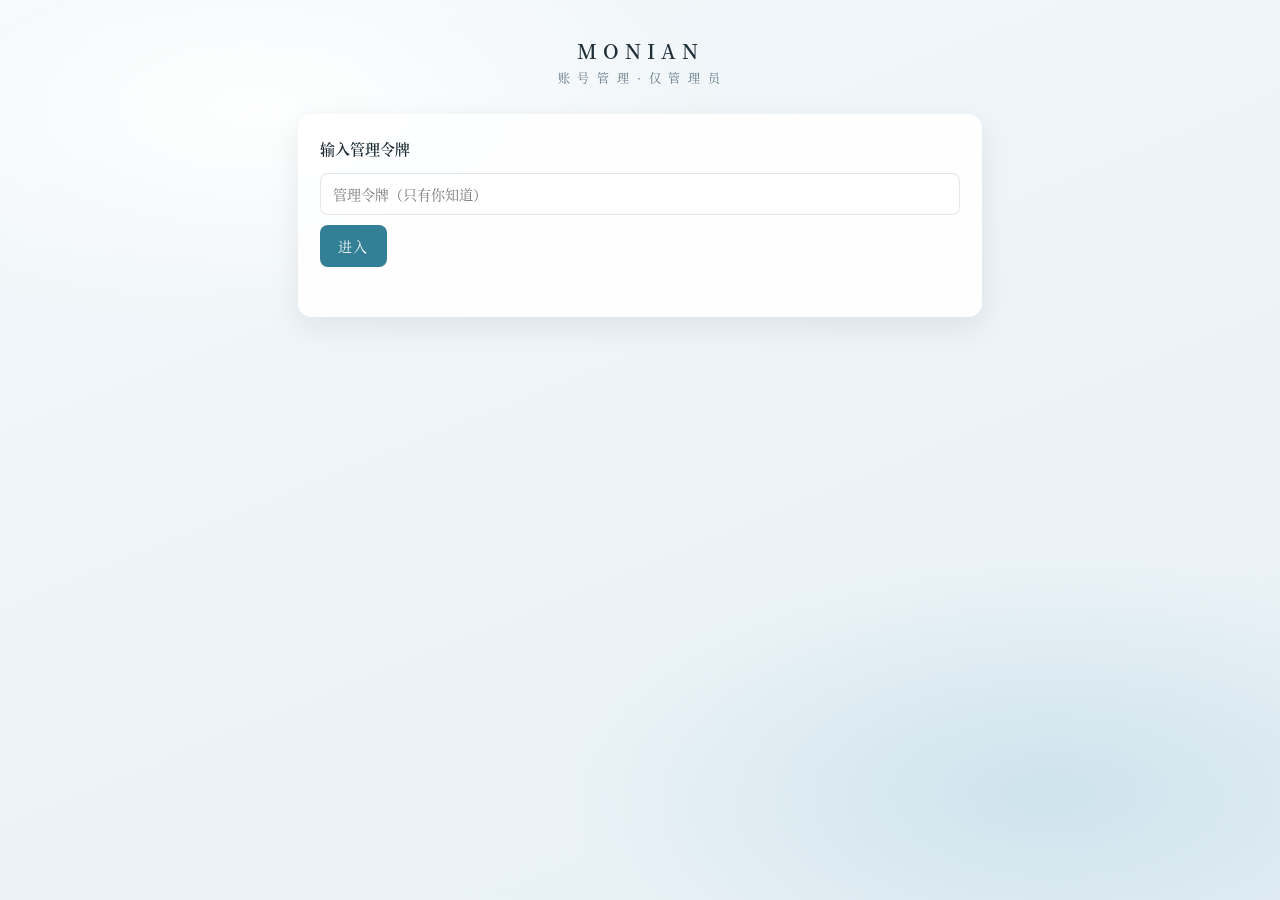
==== commit 5c13505f: "feat: 预览框复制按钮改为清空素材，移除下方冗余清空按钮，上传框改紧凑横排" ====
--- a/admin.html
+++ b/admin.html
@@ -5,9 +5,11 @@
 <meta name="viewport" content="width=device-width, initial-scale=1, viewport-fit=cover">
 <meta name="robots" content="noindex,nofollow">
 <title>Monian · 账号管理</title>
+<link rel="stylesheet" href="assets/fonts/font.css?v=2">
+<link rel="icon" href="favicon.ico" sizes="any">
 <style>
   :root{--bg:#eef3f5;--card:rgba(255,255,255,.92);--ink:#1d2e37;--sub:#5c7280;--line:rgba(60,88,104,.14);--accent:#337f96;}
-  *{box-sizing:border-box;font-family:"PingFang SC","Microsoft YaHei",sans-serif;}
+  *{box-sizing:border-box;font-family:"Monian Serif","Noto Serif SC","Source Han Serif SC","Songti SC",serif;}
   body{margin:0;min-height:100vh;color:var(--ink);
     background:radial-gradient(60% 40% at 20% 12%,rgba(255,255,255,.9),transparent 62%),
       radial-gradient(55% 38% at 82% 88%,rgba(180,213,228,.5),transparent 68%),
--- a/assets/fonts/font.css
+++ b/assets/fonts/font.css
@@ -0,0 +1,14 @@
+@font-face {
+  font-family: "Monian Serif";
+  src: url("NotoSerifSC-Regular.woff2") format("woff2");
+  font-weight: 400;
+  font-style: normal;
+  font-display: swap;
+}
+@font-face {
+  font-family: "Monian Serif";
+  src: url("NotoSerifSC-SemiBold.woff2") format("woff2");
+  font-weight: 500 700;
+  font-style: normal;
+  font-display: swap;
+}
